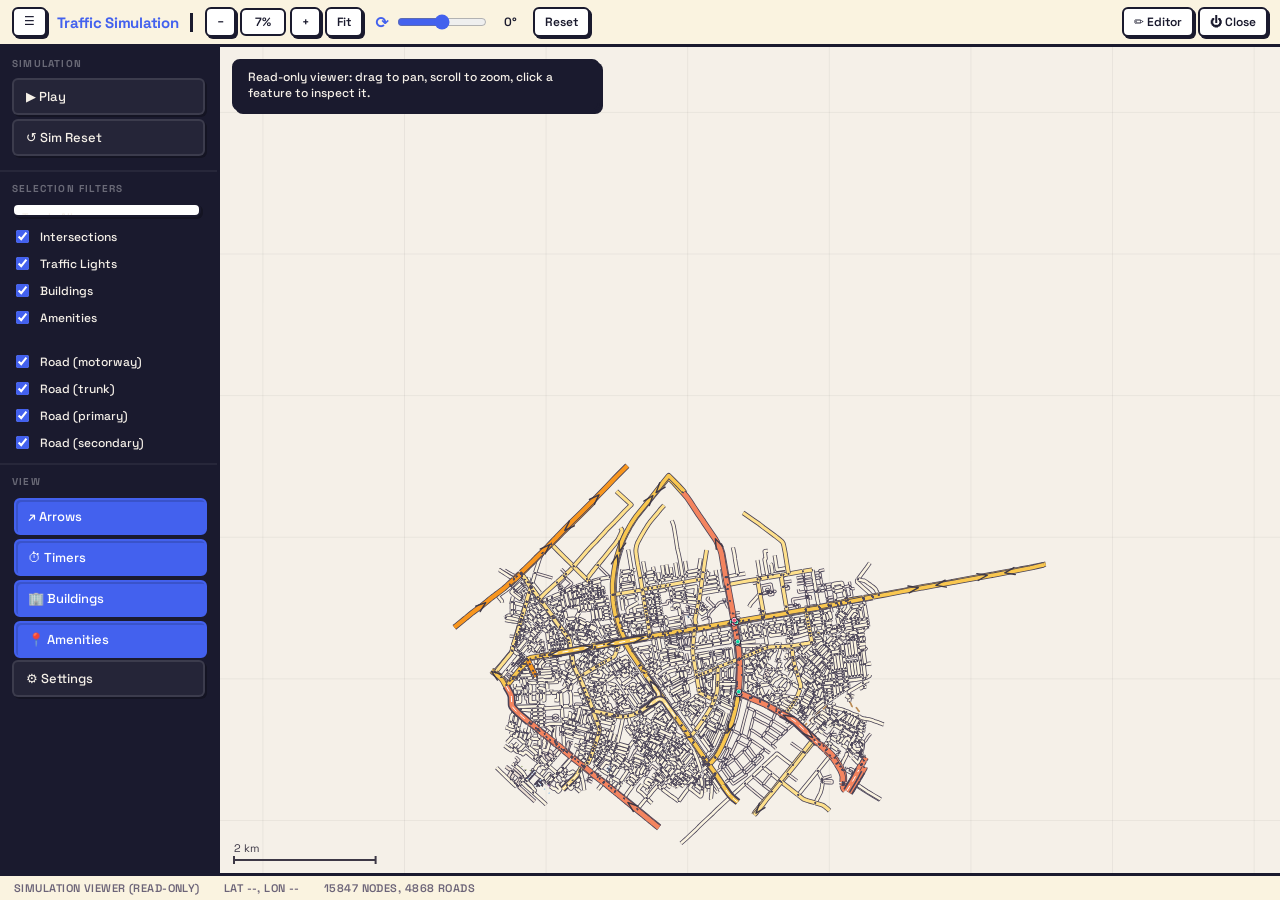
==== front-end/simulation.html @ 22325852 "completed implementation of cch assisted bi-directional dijkastra added buildings and amenities crea" ====
<!DOCTYPE html>
<html lang="en">
<head>
<meta charset="UTF-8">
<meta name="viewport" content="width=device-width, initial-scale=1.0">
<title>Traffic Simulation</title>
<link rel="preconnect" href="https://fonts.googleapis.com">
<link rel="preconnect" href="https://fonts.gstatic.com" crossorigin>
<link href="https://fonts.googleapis.com/css2?family=Space+Grotesk:wght@400;500;600;700&display=swap" rel="stylesheet">
<link rel="stylesheet" href="style.css">
</head>
<body>
<div id="app">

  <header id="topbar">
    <button id="sidebarToggle" title="Toggle sidebar">☰</button>
    <div class="brand">Traffic&nbsp;Simulation</div>

    <div class="topbar-group">
      <button id="zoomOutBtn" title="Zoom out">−</button>
      <span id="zoomReadout">100%</span>
      <button id="zoomInBtn" title="Zoom in">+</button>
      <button id="fitBtn" title="Fit whole map in view">Fit</button>
    </div>

    <div class="topbar-group">
      <span class="rotate-icon" title="Rotate map">⟳</span>
      <input type="range" id="rotationSlider" min="-180" max="180" step="1" value="0" title="Rotate the map view">
      <span id="rotationReadout">0°</span>
      <button id="rotationResetBtn" title="Reset rotation to 0°">Reset</button>
    </div>

    <div class="topbar-group topbar-right">
      <a class="tool-btn" href="editor.html" title="Open the map editor">✏️ Editor</a>
      <button id="closeServerBtn" title="Shut down the local serve.py server">⏻ Close</button>
    </div>
  </header>

  <div id="main-area">

    <aside id="sidebar">
      <div class="sidebar-section">
        <div class="sidebar-section-title">Simulation</div>
        <button id="simPlayBtn" title="Play/pause the fixed-time traffic-light simulation">▶ Play</button>
        <button id="simResetBtn" title="Reset the simulation clock to 0">↺ Sim Reset</button>
      </div>

      <div class="sidebar-section" id="selectionFiltersSection">
        <div class="sidebar-section-title">Selection Filters</div>
        <div id="selectionFiltersContainer" style="display: flex; flex-direction: column; gap: 4px; max-height: 250px; overflow-y: auto; padding-right: 4px;">
          <!-- Checkboxes generated dynamically in map-core.js -->
        </div>
      </div>

      <div class="sidebar-section">
        <div class="sidebar-section-title">View</div>
        <button id="arrowsToggleBtn" title="Show/hide one-way direction arrows">↗ Arrows</button>
        <button id="timersToggleBtn" title="Show/hide traffic-light countdown timers">⏱ Timers</button>
        <button id="buildingsToggleBtn" title="Show/hide buildings">🏢 Buildings</button>
        <button id="amenitiesToggleBtn" title="Show/hide amenities">📍 Amenities</button>
        <button id="settingsBtn" title="Simulation view settings">⚙ Settings</button>
      </div>
    </aside>

    <main id="workspace">
      <canvas id="mapCanvas"></canvas>

      <div id="hint">Read-only viewer: drag to pan, scroll to zoom, click a feature to inspect it.</div>

      <div id="toast" hidden></div>

      <aside id="inspector" hidden>
        <div class="insp-head">
          <span id="inspTitle">Selection</span>
          <button id="inspClose" title="Close">×</button>
        </div>
        <div class="insp-body" id="inspBody"></div>
      </aside>

      <aside id="settingsPanel" hidden>
        <div class="insp-head">
          <span>Settings</span>
          <button id="settingsClose" title="Close">×</button>
        </div>
        <div class="insp-body" id="settingsBody"></div>
      </aside>
    </main>

  </div>

  <footer id="statusbar">
    <span id="statTool">Simulation viewer (read-only)</span>
    <span id="statCoords">lat --, lon --</span>
    <span id="statCounts">-- nodes, -- roads</span>
    <span id="statSelection"></span>
  </footer>

</div>

<script src="map-core.js"></script>
<script src="settings.js"></script>
<script src="redlight.js"></script>
<script src="simulation.js"></script>
</body>
</html>
---- front-end/style.css ----
/* ============================================================
   Neo-Brutalism Theme — Traffic Map Editor
   ============================================================ */

:root{
  --bg: #f5f0e8;
  --sidebar-bg: #1a1a2e;
  --sidebar-fg: #f5f0e8;
  --topbar-bg: #faf3e0;
  --accent: #4361ee;
  --accent-hover: #3a56d4;
  --accent-light: #e8edff;
  --panel-bg: #ffffff;
  --panel-border: #e0d8cc;
  --text: #1a1a2e;
  --muted: #6c6478;
  --danger: #ef476f;
  --success: #06d6a0;
  --warning: #ffd166;
  --border: #1a1a2e;
  --shadow: #1a1a2e;
  --radius: 8px;
  --radius-sm: 6px;
  --font: 'Space Grotesk', 'Segoe UI', system-ui, -apple-system, Arial, sans-serif;
}

*{ box-sizing: border-box; }
[hidden]{ display:none !important; }

html,body{ height:100%; margin:0; }
body{
  font-family: var(--font);
  font-size: 13px;
  color: var(--text);
  overflow: hidden;
  background: var(--bg);
}

#app{ display:flex; flex-direction:column; height:100vh; }

/* ============================================================
   TOP BAR
   ============================================================ */
#topbar{
  display:flex;
  align-items:center;
  gap: 10px;
  padding: 7px 12px;
  background: var(--topbar-bg);
  border-bottom: 3px solid var(--border);
  z-index: 10;
  flex-shrink: 0;
  flex-wrap: wrap;
}

#topbar .brand{
  font-weight: 700;
  font-size: 15px;
  letter-spacing: -0.3px;
  color: var(--accent);
  padding-right: 12px;
  border-right: 3px solid var(--border);
  margin-right: 2px;
}

#sidebarToggle{
  background: var(--accent);
  color: #fff;
  border: 3px solid var(--border);
  border-radius: var(--radius-sm);
  padding: 3px 10px;
  font-size: 16px;
  font-weight: 700;
  cursor: pointer;
  box-shadow: 3px 3px 0 var(--shadow);
  transition: transform 0.1s, box-shadow 0.1s;
  line-height: 1.3;
}
#sidebarToggle:hover{
  transform: translate(1px, 1px);
  box-shadow: 2px 2px 0 var(--shadow);
}
#sidebarToggle:active{
  transform: translate(3px, 3px);
  box-shadow: 0 0 0 var(--shadow);
}

.topbar-group{
  display:flex;
  align-items:center;
  gap:4px;
}
.topbar-group.topbar-right{ margin-left:auto; }

#topbar button, #topbar a.tool-btn{
  display: inline-flex;
  align-items: center;
  background: var(--panel-bg);
  color: var(--text);
  border: 2px solid var(--border);
  border-radius: var(--radius-sm);
  padding: 5px 10px;
  font-size: 12px;
  font-family: var(--font);
  font-weight: 600;
  text-decoration: none;
  cursor: pointer;
  box-shadow: 2px 2px 0 var(--shadow);
  transition: transform 0.1s, box-shadow 0.1s;
  white-space: nowrap;
}
#topbar button:hover, #topbar a.tool-btn:hover{
  transform: translate(1px, 1px);
  box-shadow: 1px 1px 0 var(--shadow);
  background: var(--accent-light);
}
#topbar button:active, #topbar a.tool-btn:active{
  transform: translate(2px, 2px);
  box-shadow: 0 0 0 var(--shadow);
}
#topbar button:disabled{
  opacity: 0.4;
  cursor: not-allowed;
  transform: none;
  box-shadow: 2px 2px 0 var(--shadow);
}

#zoomReadout{
  min-width: 46px;
  text-align: center;
  display: inline-block;
  font-weight: 600;
  color: var(--text);
  font-size: 12px;
  background: var(--panel-bg);
  border: 2px solid var(--border);
  border-radius: var(--radius-sm);
  padding: 4px 6px;
}

/* ============================================================
   ROTATION CONTROL
   ============================================================ */
.rotate-icon{ color: var(--accent); font-size: 16px; padding: 0 2px; font-weight: 700; }
#rotationSlider{ width: 90px; accent-color: var(--accent); }
#rotationReadout{
  min-width: 36px;
  text-align: center;
  display: inline-block;
  font-weight: 600;
  color: var(--text);
  font-size: 12px;
}

/* ============================================================
   MAIN AREA (sidebar + workspace)
   ============================================================ */
#main-area{
  display: flex;
  flex: 1;
  min-height: 0;
  overflow: hidden;
}

/* ============================================================
   LEFT SIDEBAR
   ============================================================ */
#sidebar{
  width: 220px;
  min-width: 220px;
  background: var(--sidebar-bg);
  color: var(--sidebar-fg);
  border-right: 3px solid var(--border);
  overflow-y: auto;
  overflow-x: hidden;
  flex-shrink: 0;
  transition: width 0.25s ease, min-width 0.25s ease, border-right-width 0.25s ease;
  z-index: 8;
}
#sidebar.collapsed{
  width: 0;
  min-width: 0;
  border-right-width: 0;
  overflow: hidden;
}

.sidebar-section{
  padding: 10px 12px;
  border-bottom: 2px solid rgba(255,255,255,0.06);
}
.sidebar-section:last-child{ border-bottom: none; }

.sidebar-section-title{
  font-size: 10px;
  font-weight: 700;
  letter-spacing: 0.12em;
  color: rgba(255,255,255,0.35);
  margin-bottom: 8px;
  text-transform: uppercase;
}

/* Sidebar buttons (tool-btn and others) */
#sidebar button{
  display: block;
  width: 100%;
  background: rgba(255,255,255,0.05);
  color: var(--sidebar-fg);
  border: 2px solid rgba(255,255,255,0.1);
  border-radius: var(--radius-sm);
  padding: 8px 12px;
  font-size: 13px;
  font-family: var(--font);
  font-weight: 500;
  cursor: pointer;
  text-align: left;
  margin-bottom: 4px;
  transition: background 0.15s, transform 0.1s, box-shadow 0.1s;
  box-shadow: 2px 2px 0 rgba(0,0,0,0.25);
  white-space: nowrap;
  overflow: hidden;
  text-overflow: ellipsis;
}
#sidebar button:hover{
  background: rgba(255,255,255,0.12);
  transform: translate(1px, 1px);
  box-shadow: 1px 1px 0 rgba(0,0,0,0.25);
}
#sidebar button:active{
  transform: translate(2px, 2px);
  box-shadow: 0 0 0 rgba(0,0,0,0.25);
}
#sidebar button.tool-btn.active,
#sidebar button.active{
  background: var(--accent);
  border-color: var(--accent);
  color: #fff;
  box-shadow: inset 2px 2px 0 rgba(0,0,0,0.15);
  transform: translate(2px, 2px);
}

/* Arrows/Timers toggle active state */
#arrowsToggleBtn.active,
#timersToggleBtn.active{
  background: var(--accent) !important;
  border-color: var(--accent) !important;
  color: #fff !important;
}

/* ============================================================
   SIDEBAR DROPDOWN (Add menu — expands inline)
   ============================================================ */
#sidebar .dropdown{ position: relative; }
#sidebar .dropdown-menu{
  position: static;
  display: flex;
  flex-direction: column;
  gap: 2px;
  background: transparent;
  border: none;
  border-radius: 0;
  padding: 4px 0 0 14px;
  min-width: 0;
  box-shadow: none;
}
#sidebar .dropdown-menu .tool-btn{
  font-size: 12px;
  padding: 7px 10px;
  border-left: 3px solid var(--accent);
  border-radius: 0 var(--radius-sm) var(--radius-sm) 0;
}

/* ============================================================
   WORKSPACE
   ============================================================ */
#workspace{ position:relative; flex:1; min-height:0; min-width:0; background: var(--bg); overflow:hidden; }
#mapCanvas{ position:absolute; inset:0; width:100%; height:100%; display:block; cursor: grab; }
#mapCanvas.tool-select{ cursor: default; }
#mapCanvas.tool-addNode, #mapCanvas.tool-addRoadLine, #mapCanvas.tool-addRoadSpline, #mapCanvas.tool-addSignal{ cursor: crosshair; }
#mapCanvas.tool-delNode, #mapCanvas.tool-delWay{ cursor: not-allowed; }
#mapCanvas.dragging{ cursor: grabbing; }

/* ============================================================
   HINT (floating tip in top-left of workspace)
   ============================================================ */
#hint{
  position:absolute; top:12px; left:12px;
  background: var(--sidebar-bg);
  color: var(--sidebar-fg);
  padding: 8px 14px;
  border: 2px solid var(--border);
  border-radius: var(--radius);
  box-shadow: 3px 3px 0 var(--shadow);
  font-size: 12px;
  font-weight: 500;
  pointer-events: none;
  max-width: 46ch;
  z-index: 4;
}

/* ============================================================
   RESTORE BANNER
   ============================================================ */
#restoreBanner{
  position:absolute; top:12px; left:50%; transform:translateX(-50%);
  background: var(--panel-bg);
  border: 3px solid var(--border);
  border-radius: var(--radius);
  padding: 10px 14px;
  display:flex; gap:10px; align-items:center;
  box-shadow: 4px 4px 0 var(--shadow);
  font-weight: 500;
  z-index: 6;
}
#restoreBanner button{
  border: 2px solid var(--border);
  border-radius: var(--radius-sm);
  padding: 6px 14px;
  cursor: pointer;
  font-size: 12px;
  font-family: var(--font);
  font-weight: 600;
  box-shadow: 2px 2px 0 var(--shadow);
  transition: transform 0.1s, box-shadow 0.1s;
}
#restoreBanner button:hover{
  transform: translate(1px, 1px);
  box-shadow: 1px 1px 0 var(--shadow);
}
#restoreYes{ background: var(--accent); color:#fff; }
#restoreNo{ background: var(--bg); color: var(--text); }

/* ============================================================
   TOAST
   ============================================================ */
#toast{
  position:absolute; bottom:18px; left:50%; transform:translateX(-50%);
  background: var(--sidebar-bg);
  color:#fff;
  padding: 9px 18px;
  border: 2px solid var(--border);
  border-radius: var(--radius);
  box-shadow: 3px 3px 0 var(--shadow);
  font-size: 13px;
  font-weight: 600;
  z-index: 6;
}

/* ============================================================
   INSPECTOR & SETTINGS PANELS (right overlays, full height)
   ============================================================ */
#inspector{
  position:absolute; top:0; right:0; bottom:0;
  width: 340px; min-width: 260px; max-width: 80vw;
  resize: horizontal;
  background: var(--panel-bg);
  border-left: 3px solid var(--border);
  display:flex; flex-direction:column;
  overflow:hidden;
  z-index: 5;
}
#inspector[hidden]{ display:none; }

#settingsPanel{
  position:absolute; top:0; right:0; bottom:0;
  width: 340px; min-width: 260px; max-width: 80vw;
  resize: horizontal;
  background: var(--panel-bg);
  border-left: 3px solid var(--border);
  display:flex; flex-direction:column;
  overflow:hidden;
  z-index: 5;
}

/* Panel header */
.insp-head{
  display:flex; align-items:center; justify-content:space-between;
  padding: 12px 14px;
  background: var(--accent);
  color: #fff;
  font-weight: 700;
  font-size: 14px;
  border-bottom: 3px solid var(--border);
  flex-shrink: 0;
}
#inspClose,
#settingsClose{
  border: 2px solid rgba(255,255,255,0.5);
  background: rgba(255,255,255,0.12);
  color: #fff;
  font-size: 16px;
  font-weight: 700;
  cursor: pointer;
  line-height: 1;
  width: 28px;
  height: 28px;
  border-radius: 50%;
  display: flex;
  align-items: center;
  justify-content: center;
  transition: background 0.15s;
  padding: 0;
}
#inspClose:hover,
#settingsClose:hover{
  background: rgba(255,255,255,0.3);
}

/* Panel body */
.insp-body{ padding:14px; overflow-y:auto; overflow-x:hidden; flex:1; min-height:0; }
#settingsPanel .insp-body{ padding:14px; overflow-y:auto; overflow-x:hidden; flex:1; min-height:0; }

/* ============================================================
   FORM FIELDS (inside panels)
   ============================================================ */
.field{ margin-bottom:12px; }
.field label{
  display:block; font-size:10px; font-weight:700; color:var(--muted);
  margin-bottom:4px; text-transform:uppercase; letter-spacing:.06em;
}
.field input[type=text], .field input[type=number], .field select{
  width:100%; padding:7px 10px;
  border:2px solid var(--border);
  border-radius: var(--radius-sm);
  font-size:13px; font-family: var(--font); font-weight:500;
  box-shadow: 2px 2px 0 rgba(26,26,46,0.12);
  transition: box-shadow 0.15s, border-color 0.15s;
  background: #fff;
}
.field input:focus, .field select:focus{
  outline:none;
  border-color: var(--accent);
  box-shadow: 3px 3px 0 rgba(67,97,238,0.2);
}
.field .readonly{ font-size:13px; color:var(--text); font-weight:500; }

.checkrow{ display:flex; align-items:center; gap:8px; margin-bottom:10px; }
.checkrow label{ font-size:13px; font-weight:500; }
.checkrow input[type=checkbox]{ width:18px; height:18px; accent-color: var(--accent); cursor:pointer; }

/* ============================================================
   TAG EDITOR
   ============================================================ */
.tag-row{ display:flex; gap:4px; margin-bottom:5px; align-items:center; }
.tag-row .tag-key{
  width:38%; font-size:11px; font-weight:600; color:var(--muted);
  overflow:hidden; text-overflow:ellipsis; white-space:nowrap;
}
.tag-row input{
  flex:1; padding:5px 8px;
  border:2px solid var(--border); border-radius: var(--radius-sm);
  font-size:12px; font-family: var(--font);
}
.tag-row button{
  border:2px solid var(--danger); background:#fff; color:var(--danger);
  border-radius: var(--radius-sm); width:24px; height:24px; cursor:pointer;
  font-weight:700; font-size:14px; display:flex; align-items:center; justify-content:center;
  padding:0; transition: background 0.15s, color 0.15s;
}
.tag-row button:hover{ background: var(--danger); color:#fff; }

.tag-add{ display:flex; gap:4px; margin-top:8px; flex-wrap:wrap; }
.tag-add input, .tag-add select{
  flex:1; min-width:60px; padding:5px 8px;
  border:2px solid var(--border); border-radius: var(--radius-sm);
  font-size:12px; font-family: var(--font);
}
.tag-add button{
  border:2px solid var(--border); background: var(--accent); color:#fff;
  border-radius: var(--radius-sm); padding:5px 12px; cursor:pointer;
  font-weight:600; font-family: var(--font); font-size:12px;
  box-shadow: 2px 2px 0 var(--shadow);
  transition: transform 0.1s, box-shadow 0.1s;
}
.tag-add button:hover{
  transform: translate(1px, 1px);
  box-shadow: 1px 1px 0 var(--shadow);
}

/* ============================================================
   DANGER BUTTONS
   ============================================================ */
.danger-btn{
  width:100%; margin-top:8px; padding:9px;
  border:2px solid var(--border); border-radius: var(--radius-sm);
  background: var(--danger); color:#fff; cursor:pointer;
  font-size:13px; font-family: var(--font); font-weight:600;
  box-shadow: 3px 3px 0 var(--shadow);
  transition: transform 0.1s, box-shadow 0.1s;
}
.danger-btn:hover{
  transform: translate(1px, 1px);
  box-shadow: 2px 2px 0 var(--shadow);
}
.danger-btn:active{
  transform: translate(3px, 3px);
  box-shadow: 0 0 0 var(--shadow);
}

/* ============================================================
   SECTION TITLES IN PANELS
   ============================================================ */
.section-title{
  font-size:10px; font-weight:700; text-transform:uppercase;
  letter-spacing:.08em; color:var(--muted);
  margin: 14px 0 8px;
  border-top: 2px solid var(--panel-border);
  padding-top: 12px;
}

/* ============================================================
   PHASE EDITOR
   ============================================================ */
.phase-box{
  border:2px solid var(--border); border-radius: var(--radius);
  padding:10px; margin-bottom:10px;
  background: var(--bg);
  border-left: 4px solid var(--accent);
  box-shadow: 2px 2px 0 rgba(26,26,46,0.08);
}
.phase-title{
  font-weight:700; font-size:13px; margin-bottom:8px; color: var(--accent);
}

/* ============================================================
   QUICK ACTIONS (bulk selection)
   ============================================================ */
.quick-actions{ display:flex; flex-wrap:wrap; gap:6px; margin-bottom:10px; }
.quick-actions button{
  flex:1 1 auto;
  border:2px solid var(--border); background: var(--panel-bg);
  border-radius: var(--radius-sm); padding:7px 10px;
  font-size:11.5px; font-family: var(--font); font-weight:600; cursor:pointer;
  box-shadow: 2px 2px 0 rgba(26,26,46,0.12);
  transition: transform 0.1s, box-shadow 0.1s;
}
.quick-actions button:hover{
  transform: translate(1px, 1px);
  box-shadow: 1px 1px 0 rgba(26,26,46,0.12);
  background: var(--accent-light);
}

/* ============================================================
   BULK FILTER (selection filter by type)
   ============================================================ */
.bulk-filter {
  border: 1.5px solid var(--border);
  border-radius: var(--radius-sm);
  padding: 8px 10px;
  margin-bottom: 10px;
  background: var(--panel-bg);
  display: flex;
  flex-direction: column;
  gap: 4px;
}
.bulk-filter .checkrow {
  margin: 0;
  padding: 2px 0;
}
.bulk-filter .checkrow label {
  font-size: 12px;
  font-weight: 500;
}

/* ============================================================
   RANGE SLIDER (settings)
   ============================================================ */
.range-row{ display:flex; align-items:center; gap:8px; }
.range-row input[type=range]{ flex:1; accent-color: var(--accent); }
.range-readout{
  min-width:44px; text-align:right; font-size:12px; font-weight:600;
  color: var(--text);
  background: var(--bg);
  border: 2px solid var(--border);
  border-radius: var(--radius-sm);
  padding: 2px 6px;
}

/* ============================================================
   STATUS BAR
   ============================================================ */
#statusbar{
  display:flex; gap:24px; align-items:center;
  padding: 5px 14px;
  background: var(--topbar-bg);
  border-top: 3px solid var(--border);
  font-size:11px; font-weight:600;
  color: var(--muted);
  text-transform: uppercase;
  letter-spacing: .04em;
  flex-shrink: 0;
}

/* ============================================================
   PLAIN ACTION BUTTONS IN PANELS
   (dynamically created buttons like "Reverse direction",
    "Add traffic light", "+ Add phase", "Leave group", etc.)
   ============================================================ */
.insp-body button{
  font-family: var(--font);
  cursor: pointer;
}
/* Style unclassed buttons as neo-brutalist action buttons */
.insp-body > button:not([class]),
.insp-body > div > button:not([class]) {
  display: block;
  width: 100%;
  margin-top: 6px;
  padding: 8px 12px;
  border: 2px solid var(--border);
  border-radius: var(--radius-sm);
  background: var(--panel-bg);
  color: var(--text);
  font-size: 13px;
  font-weight: 600;
  box-shadow: 2px 2px 0 rgba(26,26,46,0.12);
  transition: transform 0.1s, box-shadow 0.1s;
}
.insp-body > button:not([class]):hover,
.insp-body > div > button:not([class]):hover {
  transform: translate(1px, 1px);
  box-shadow: 1px 1px 0 rgba(26,26,46,0.12);
  background: var(--accent-light);
}

/* ============================================================
   SCROLLBAR STYLING
   ============================================================ */
#sidebar::-webkit-scrollbar,
.insp-body::-webkit-scrollbar,
#selectionFiltersContainer::-webkit-scrollbar{ width: 6px; }
#sidebar::-webkit-scrollbar-track,
#selectionFiltersContainer::-webkit-scrollbar-track{ background: transparent; }
#sidebar::-webkit-scrollbar-thumb,
#selectionFiltersContainer::-webkit-scrollbar-thumb{ background: rgba(255,255,255,0.15); border-radius: 3px; }
.insp-body::-webkit-scrollbar-track{ background: transparent; }
.insp-body::-webkit-scrollbar-thumb{ background: rgba(26,26,46,0.15); border-radius: 3px; }

#selectionFiltersContainer .checkrow {
  margin-bottom: 4px;
}
#selectionFiltersContainer .checkrow label {
  color: var(--sidebar-fg);
  font-size: 12px;
}
#selectionFiltersContainer .checkrow input[type="checkbox"] {
  width: 13px;
  height: 13px;
}

/* ============================================================
   AMENITY ICON + FLEET EDITOR
   ============================================================ */
.icon-preview{
  display:flex; align-items:center; justify-content:center;
  width:56px; height:56px; margin-bottom:10px;
  border:2px solid var(--border); border-radius: var(--radius-sm);
  background:#fff; font-size:30px;
  box-shadow: 2px 2px 0 rgba(26,26,46,0.12);
}
.icon-preview img{ width:100%; height:100%; object-fit:contain; border-radius: var(--radius-sm); }

.fleet-card{
  margin:10px 0; padding:10px;
  border:2px solid var(--border); border-radius: var(--radius);
  background: var(--panel-bg);
  box-shadow: 3px 3px 0 rgba(26,26,46,0.12);
}
.fleet-card .section-title{ margin-top:10px; padding-top:8px; }

.vehicle-row{
  margin:8px 0; padding:8px;
  border:2px dashed var(--panel-border); border-radius: var(--radius-sm);
}

.fleet-card button, .vehicle-row button{
  display:block; width:100%; margin-top:6px; padding:7px 10px;
  border:2px solid var(--border); border-radius: var(--radius-sm);
  background: var(--panel-bg); color: var(--text);
  font-size:12px; font-weight:600; font-family: var(--font); cursor:pointer;
  box-shadow: 2px 2px 0 rgba(26,26,46,0.12);
  transition: transform 0.1s, box-shadow 0.1s;
}
.fleet-card button:hover, .vehicle-row button:hover{
  transform: translate(1px, 1px);
  box-shadow: 1px 1px 0 rgba(26,26,46,0.12);
  background: var(--accent-light);
}
.vehicle-row > button:last-child{
  border-color: var(--danger); color: var(--danger);
}
.vehicle-row > button:last-child:hover{
  background: var(--danger); color:#fff;
}
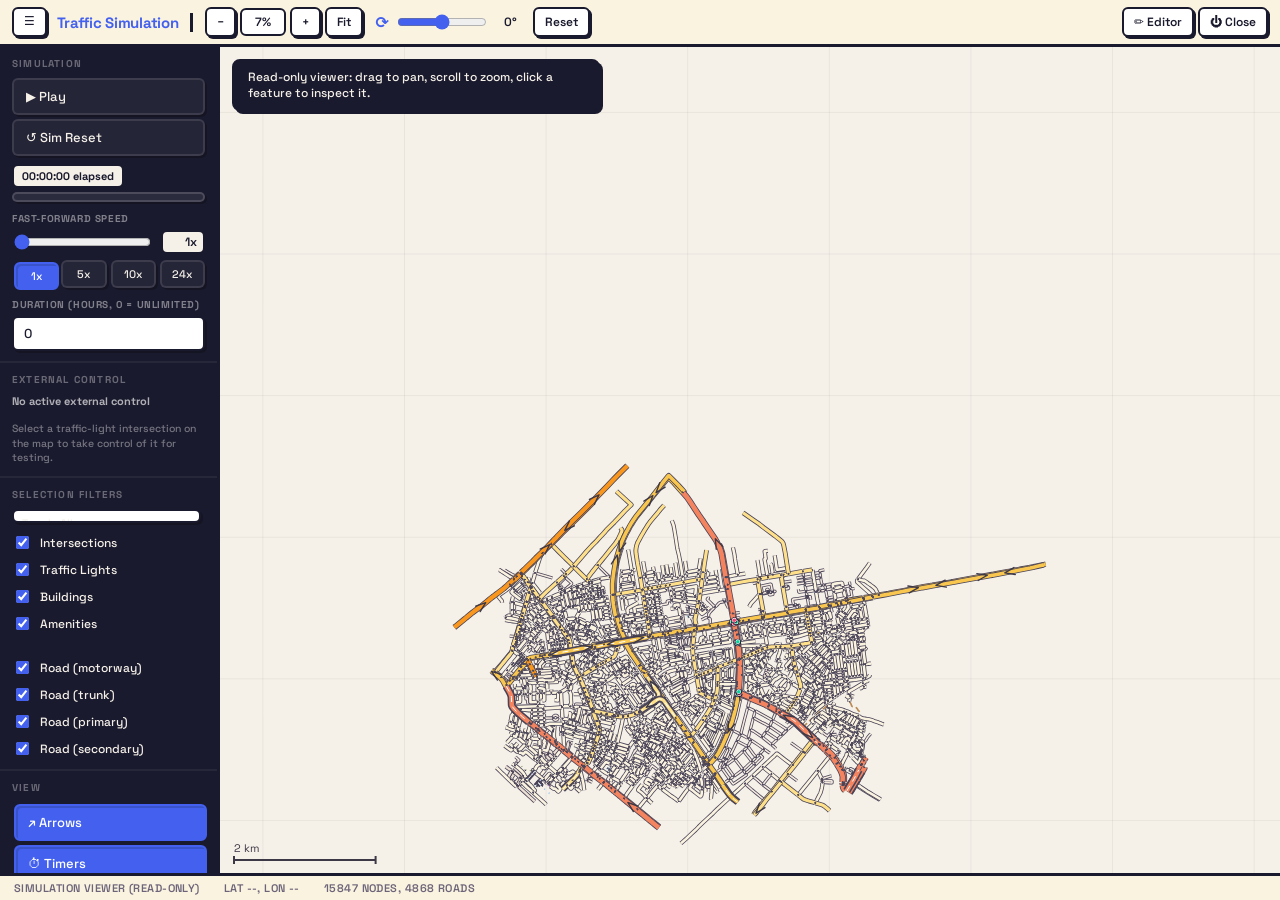
==== commit 9f132049: "implemented fastforwarding is simulation environment also implemented taking control although that f" ====
--- a/front-end/simulation.html
+++ b/front-end/simulation.html
@@ -43,6 +43,37 @@
         <div class="sidebar-section-title">Simulation</div>
         <button id="simPlayBtn" title="Play/pause the fixed-time traffic-light simulation">▶ Play</button>
         <button id="simResetBtn" title="Reset the simulation clock to 0">↺ Sim Reset</button>
+
+        <div class="sim-clock-row">
+          <span id="simDurationLabel" class="sim-clock-value">00:00:00 elapsed</span>
+        </div>
+        <div class="sim-progress-track"><div id="simDurationBar" class="sim-progress-fill"></div></div>
+
+        <div class="sim-control-block">
+          <label class="sim-control-label" for="simSpeedSlider">Fast-forward speed</label>
+          <div class="range-row">
+            <input type="range" id="simSpeedSlider" min="1" max="24" step="1" value="1">
+            <span id="simSpeedReadout" class="range-readout">1x</span>
+          </div>
+          <div class="sim-speed-presets">
+            <button type="button" class="sim-preset-btn" data-speed="1">1x</button>
+            <button type="button" class="sim-preset-btn" data-speed="5">5x</button>
+            <button type="button" class="sim-preset-btn" data-speed="10">10x</button>
+            <button type="button" class="sim-preset-btn" data-speed="24">24x</button>
+          </div>
+        </div>
+
+        <div class="sim-control-block">
+          <label class="sim-control-label" for="simDurationHoursInput">Duration (hours, 0 = unlimited)</label>
+          <input type="number" id="simDurationHoursInput" class="sim-number-input" min="0" step="0.5" value="0">
+        </div>
+      </div>
+
+      <div class="sidebar-section" id="extControlSection">
+        <div class="sidebar-section-title">External Control</div>
+        <div id="extControlCount" class="ext-ctrl-count">No active external control</div>
+        <div id="extControlList" class="ext-ctrl-list"></div>
+        <div class="ext-ctrl-hint">Select a traffic-light intersection on the map to take control of it for testing.</div>
       </div>
 
       <div class="sidebar-section" id="selectionFiltersSection">
--- a/front-end/style.css
+++ b/front-end/style.css
@@ -691,3 +691,95 @@
 .vehicle-row > button:last-child:hover{
   background: var(--danger); color:#fff;
 }
+
+/* ============================================================
+   SIMULATION SIDEBAR CONTROLS (sim clock, fast-forward, duration)
+   Dark sidebar, so labels/chips need their own contrast instead of
+   the .field/.section-title styles built for the light panels above.
+   ============================================================ */
+.sim-clock-row{ margin: 8px 0 4px; }
+.sim-clock-value{
+  display:inline-block; font-size:11px; font-weight:700; font-variant-numeric: tabular-nums;
+  color: var(--text); background: var(--bg);
+  border: 2px solid var(--border); border-radius: var(--radius-sm);
+  padding: 3px 8px;
+}
+.sim-progress-track{
+  height: 10px; margin-bottom: 10px;
+  background: rgba(255,255,255,0.08);
+  border: 2px solid rgba(255,255,255,0.15); border-radius: var(--radius-sm);
+  box-shadow: 2px 2px 0 rgba(0,0,0,0.25);
+  overflow: hidden;
+}
+.sim-progress-fill{
+  height: 100%; width: 0%;
+  background: var(--accent);
+  transition: width 0.2s linear;
+}
+
+.sim-control-block{ margin-top: 10px; }
+.sim-control-label{
+  display:block; font-size:10px; font-weight:700; letter-spacing:.06em;
+  text-transform: uppercase; color: rgba(255,255,255,0.45);
+  margin-bottom: 5px;
+}
+.sim-number-input{
+  width:100%; padding:7px 10px;
+  border:2px solid var(--border); border-radius: var(--radius-sm);
+  font-size:13px; font-family: var(--font); font-weight:500;
+  box-shadow: 2px 2px 0 rgba(0,0,0,0.25);
+  background:#fff; color: var(--text);
+}
+.sim-speed-presets{ display:flex; gap:4px; margin-top:6px; }
+#sidebar .sim-speed-presets .sim-preset-btn{
+  display:inline-flex; align-items:center; justify-content:center;
+  width:auto; flex:1; margin-bottom:0; padding:5px 2px; font-size:11px;
+}
+
+/* ============================================================
+   EXTERNAL CONTROL (sidebar status list + inspector test panel)
+   Violet is used nowhere else in this palette, so it reads
+   unambiguously as "an outside process has seized this light" -
+   matches EXT_CONTROL_COLOR in redlight.js's canvas rendering.
+   ============================================================ */
+.ext-ctrl-count{
+  font-size: 11px; font-weight: 700; color: rgba(255,255,255,0.65);
+  margin-bottom: 6px;
+}
+.ext-ctrl-list{ display:flex; flex-direction:column; gap:6px; }
+.ext-ctrl-row{
+  display:flex; align-items:center; gap:6px;
+  background: rgba(123,47,247,0.18);
+  border: 2px solid #7b2ff7; border-radius: var(--radius-sm);
+  padding: 6px 8px;
+  box-shadow: 2px 2px 0 rgba(0,0,0,0.25);
+}
+.ext-ctrl-node{
+  flex:1; min-width:0; font-weight:700; font-size:11px; color:#fff;
+  overflow:hidden; text-overflow:ellipsis; white-space:nowrap;
+}
+.ext-ctrl-by{
+  font-size:10px; font-weight:600; color: rgba(255,255,255,0.65);
+  white-space:nowrap; overflow:hidden; text-overflow:ellipsis; max-width:70px;
+}
+#sidebar .ext-ctrl-row button{
+  display:inline-flex; width:auto; margin-bottom:0;
+  padding: 4px 8px; font-size: 10px; font-weight:700;
+  background:#7b2ff7; color:#fff; border-color:#7b2ff7;
+  box-shadow: 2px 2px 0 rgba(0,0,0,0.3);
+}
+#sidebar .ext-ctrl-row button:hover{ background:#6412d9; }
+.ext-ctrl-hint{
+  margin-top:8px; font-size:10.5px; font-weight:500; line-height:1.4;
+  color: rgba(255,255,255,0.4);
+}
+
+/* Inspector panel version (light background) - shown when the selected
+   intersection is currently under external control, or offers the manual
+   test-override controls when it isn't. */
+.ext-ctrl-banner{
+  border-left: 4px solid #7b2ff7; background: rgba(123,47,247,0.08);
+  border-radius: var(--radius-sm); padding: 10px 12px; margin-bottom: 10px;
+  font-size: 12px; font-weight: 600; line-height: 1.4; color: var(--text);
+  box-shadow: 2px 2px 0 rgba(26,26,46,0.08);
+}
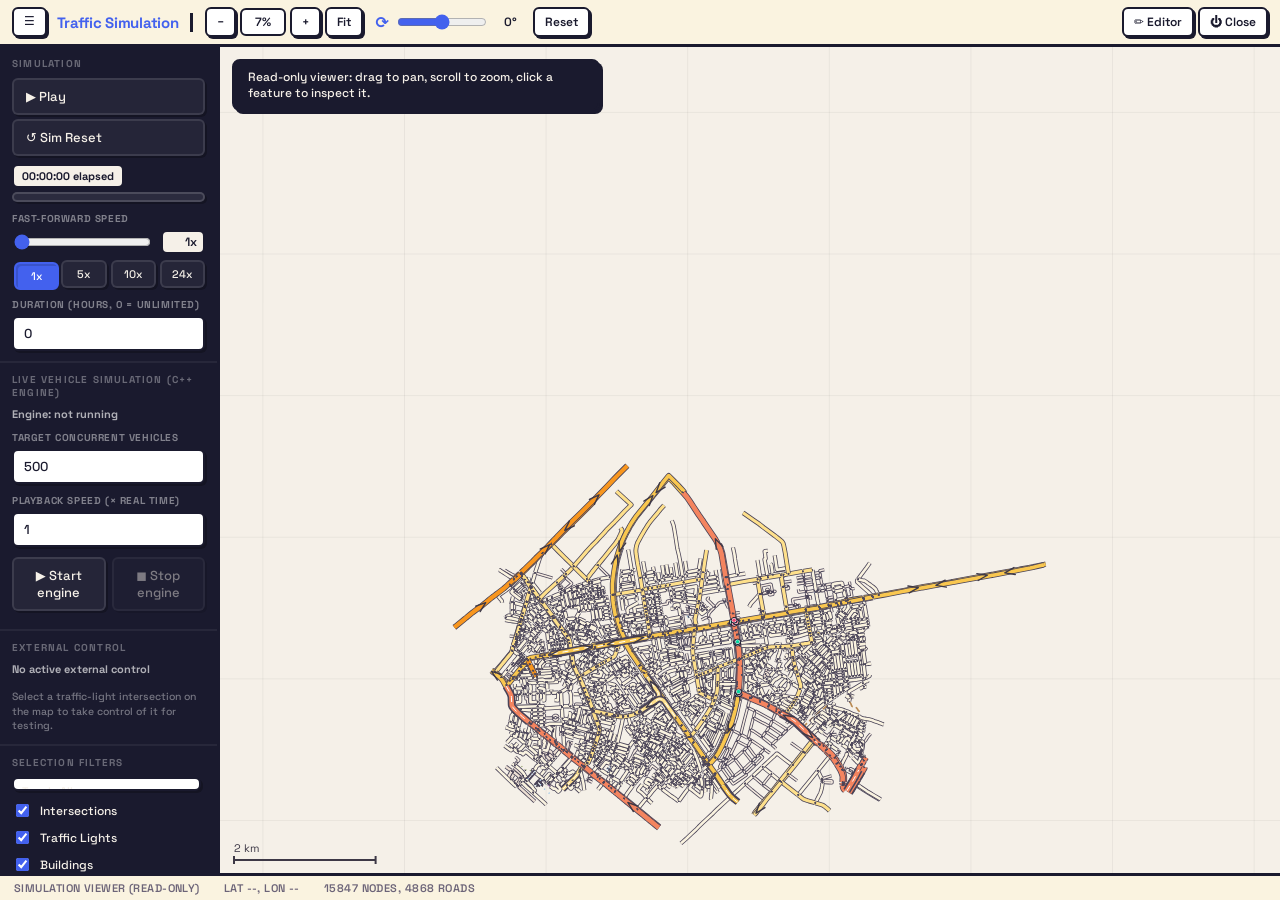
==== commit 6badd87d: "implementing simulations of vehicles in simulaation environment custom cpp simulation engine" ====
--- a/front-end/simulation.html
+++ b/front-end/simulation.html
@@ -69,6 +69,27 @@
         </div>
       </div>
 
+      <div class="sidebar-section" id="liveSimSection">
+        <div class="sidebar-section-title">Live Vehicle Simulation (C++ engine)</div>
+        <div id="liveSimStatus" class="ext-ctrl-count">Engine: not running</div>
+
+        <div class="sim-control-block">
+          <label class="sim-control-label" for="liveSimConcurrencyInput">Target concurrent vehicles</label>
+          <input type="number" id="liveSimConcurrencyInput" class="sim-number-input" min="1" max="10000" step="1" value="500">
+        </div>
+        <div class="sim-control-block">
+          <label class="sim-control-label" for="liveSimSpeedInput">Playback speed (&times; real time)</label>
+          <input type="number" id="liveSimSpeedInput" class="sim-number-input" min="0.1" max="24" step="0.1" value="1">
+        </div>
+
+        <div class="live-sim-btn-row">
+          <button id="liveSimStartBtn" title="Start the C++ simulation engine">▶ Start engine</button>
+          <button id="liveSimStopBtn" title="Stop the running simulation engine">◼ Stop engine</button>
+        </div>
+
+        <div id="liveSimReadout" class="ext-ctrl-hint"></div>
+      </div>
+
       <div class="sidebar-section" id="extControlSection">
         <div class="sidebar-section-title">External Control</div>
         <div id="extControlCount" class="ext-ctrl-count">No active external control</div>
@@ -131,6 +152,7 @@
 <script src="map-core.js"></script>
 <script src="settings.js"></script>
 <script src="redlight.js"></script>
+<script src="sim-client.js"></script>
 <script src="simulation.js"></script>
 </body>
 </html>
--- a/front-end/style.css
+++ b/front-end/style.css
@@ -736,6 +736,15 @@
   width:auto; flex:1; margin-bottom:0; padding:5px 2px; font-size:11px;
 }
 
+.live-sim-btn-row{ display:flex; gap:6px; margin-top:10px; }
+#sidebar .live-sim-btn-row button{
+  display:inline-flex; align-items:center; justify-content:center;
+  width:auto; flex:1; margin-bottom:0; white-space:normal; text-align:center;
+}
+#sidebar .live-sim-btn-row button:disabled{
+  opacity:0.45; cursor:default; transform:none; box-shadow:2px 2px 0 rgba(0,0,0,0.25);
+}
+
 /* ============================================================
    EXTERNAL CONTROL (sidebar status list + inspector test panel)
    Violet is used nowhere else in this palette, so it reads
@@ -783,3 +792,29 @@
   font-size: 12px; font-weight: 600; line-height: 1.4; color: var(--text);
   box-shadow: 2px 2px 0 rgba(26,26,46,0.08);
 }
+
+/* ============================================================
+   LAMP CHECKBOX GRID (external-control test panel - pick any
+   combination of the up to 8 lamps at an intersection to force green)
+   ============================================================ */
+.lamp-grid{
+  border: 2px solid var(--border); border-radius: var(--radius-sm);
+  padding: 8px 10px; background: var(--bg);
+  box-shadow: 2px 2px 0 rgba(26,26,46,0.08);
+}
+.lamp-grid-row{
+  display:flex; align-items:center; gap:10px;
+  padding: 5px 0; border-bottom: 1.5px dashed var(--panel-border);
+}
+.lamp-grid-row:last-child{ border-bottom: none; }
+.lamp-grid-label{
+  flex: 1 1 auto; min-width: 0; font-size: 11px; font-weight: 700;
+  color: var(--text); overflow:hidden; text-overflow:ellipsis; white-space:nowrap;
+}
+.lamp-grid-chk{
+  display:flex; align-items:center; gap:4px; flex-shrink:0;
+  font-size: 11px; font-weight: 600; color: var(--muted); cursor:pointer;
+}
+.lamp-grid-chk input[type=checkbox]{
+  width:15px; height:15px; accent-color: #7b2ff7; cursor:pointer;
+}
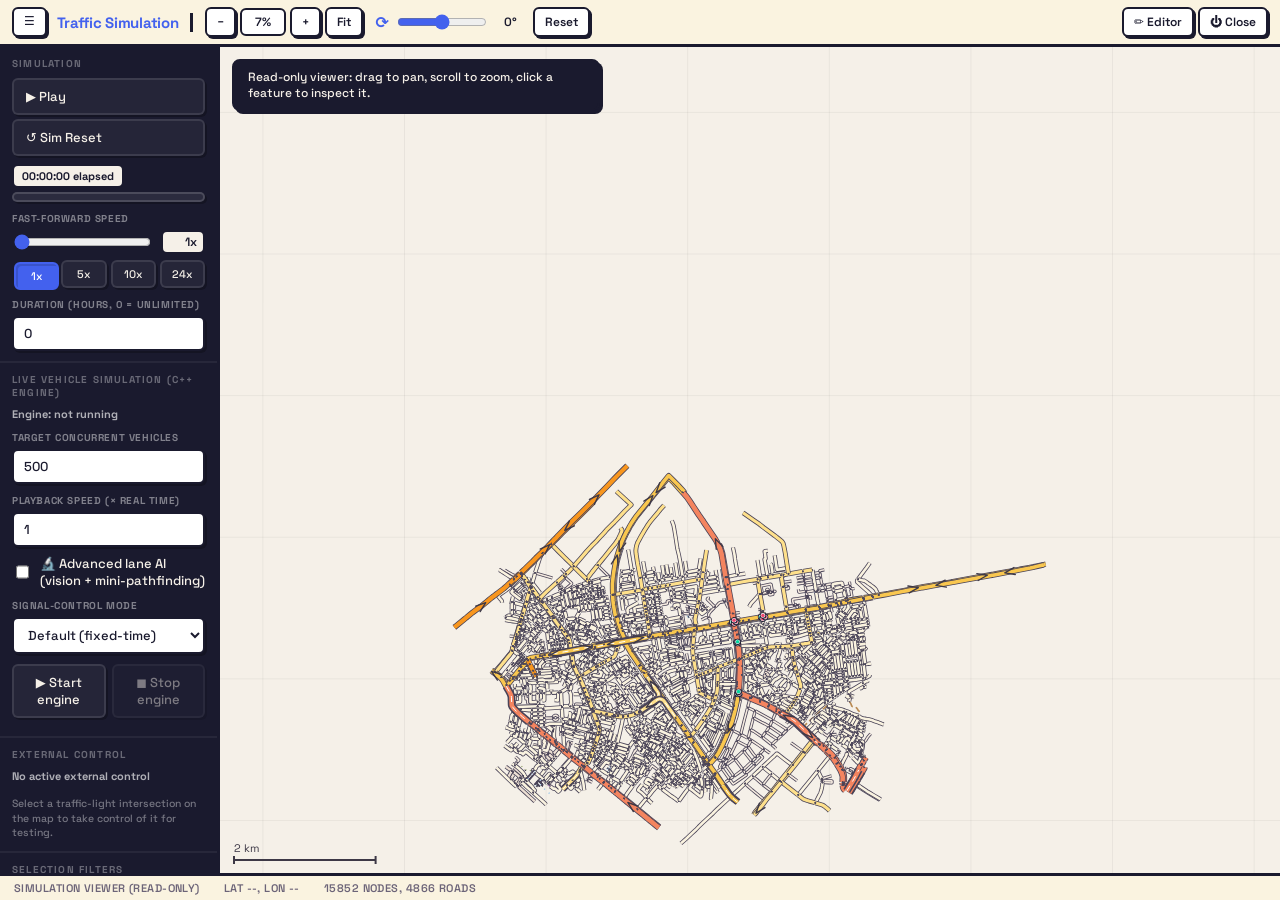
==== commit 8af2737a: "improved simulation of vehicles  also implemented  al three types of redlight modification. next nee" ====
--- a/front-end/simulation.html
+++ b/front-end/simulation.html
@@ -82,6 +82,20 @@
           <input type="number" id="liveSimSpeedInput" class="sim-number-input" min="0.1" max="24" step="0.1" value="1">
         </div>
 
+        <div class="checkrow" style="margin: 8px 0;">
+          <input type="checkbox" id="liveSimAdvancedAiChk">
+          <label for="liveSimAdvancedAiChk" title="Vehicles look up to 50m ahead and score both lanes before overtaking, instead of just reacting to the vehicle directly in front. More realistic, costs more CPU per vehicle - leave off on a lower-power machine.">🔬 Advanced lane AI (vision + mini-pathfinding)</label>
+        </div>
+
+        <div class="sim-control-block">
+          <label class="sim-control-label" for="liveSimSignalModeSelect">Signal-control mode</label>
+          <select id="liveSimSignalModeSelect" class="sim-number-input">
+            <option value="default">Default (fixed-time)</option>
+            <option value="density">Traffic-density-based</option>
+            <option value="emergency">Emergency-only preemption</option>
+          </select>
+        </div>
+
         <div class="live-sim-btn-row">
           <button id="liveSimStartBtn" title="Start the C++ simulation engine">▶ Start engine</button>
           <button id="liveSimStopBtn" title="Stop the running simulation engine">◼ Stop engine</button>
--- a/front-end/style.css
+++ b/front-end/style.css
@@ -346,6 +346,65 @@
 }
 
 /* ============================================================
+   SIMULATION RUN STATS POPUP (centered modal, shown on engine stop)
+   ============================================================ */
+.sim-stats-overlay{
+  position:fixed; inset:0;
+  background: rgba(26,26,46,0.55);
+  display:flex; align-items:center; justify-content:center;
+  z-index: 50;
+}
+.sim-stats-modal{
+  background: var(--panel-bg);
+  border: 3px solid var(--border);
+  border-radius: var(--radius);
+  box-shadow: 6px 6px 0 var(--shadow);
+  width: 380px; max-width: 92vw;
+  max-height: 82vh;
+  display:flex; flex-direction:column;
+  overflow:hidden;
+}
+.sim-stats-head{
+  display:flex; align-items:center; justify-content:space-between;
+  padding: 12px 16px;
+  background: var(--topbar-bg);
+  border-bottom: 3px solid var(--border);
+  font-weight: 700;
+  font-size: 15px;
+}
+.sim-stats-close{
+  border: 2px solid var(--border);
+  border-radius: var(--radius-sm);
+  background: var(--bg);
+  width: 26px; height: 26px;
+  line-height: 1;
+  cursor: pointer;
+  font-size: 15px;
+  box-shadow: 2px 2px 0 var(--shadow);
+}
+.sim-stats-close:hover{ transform: translate(1px, 1px); box-shadow: 1px 1px 0 var(--shadow); }
+.sim-stats-body{ padding: 14px 16px; overflow-y: auto; }
+.sim-stats-section-title{
+  font-size: 11px;
+  font-weight: 700;
+  text-transform: uppercase;
+  letter-spacing: 0.04em;
+  color: var(--muted);
+  margin: 14px 0 6px;
+}
+.sim-stats-section-title:first-child{ margin-top: 0; }
+.sim-stats-row{
+  display:flex; align-items:center; justify-content:space-between;
+  gap: 12px;
+  padding: 5px 0;
+  border-bottom: 1px solid var(--panel-border);
+  font-size: 13px;
+}
+.sim-stats-row:last-child{ border-bottom: none; }
+.sim-stats-row span:last-child{ font-weight: 600; }
+.sim-stats-highlight span:last-child{ color: var(--accent); font-size: 14px; }
+
+/* ============================================================
    INSPECTOR & SETTINGS PANELS (right overlays, full height)
    ============================================================ */
 #inspector{
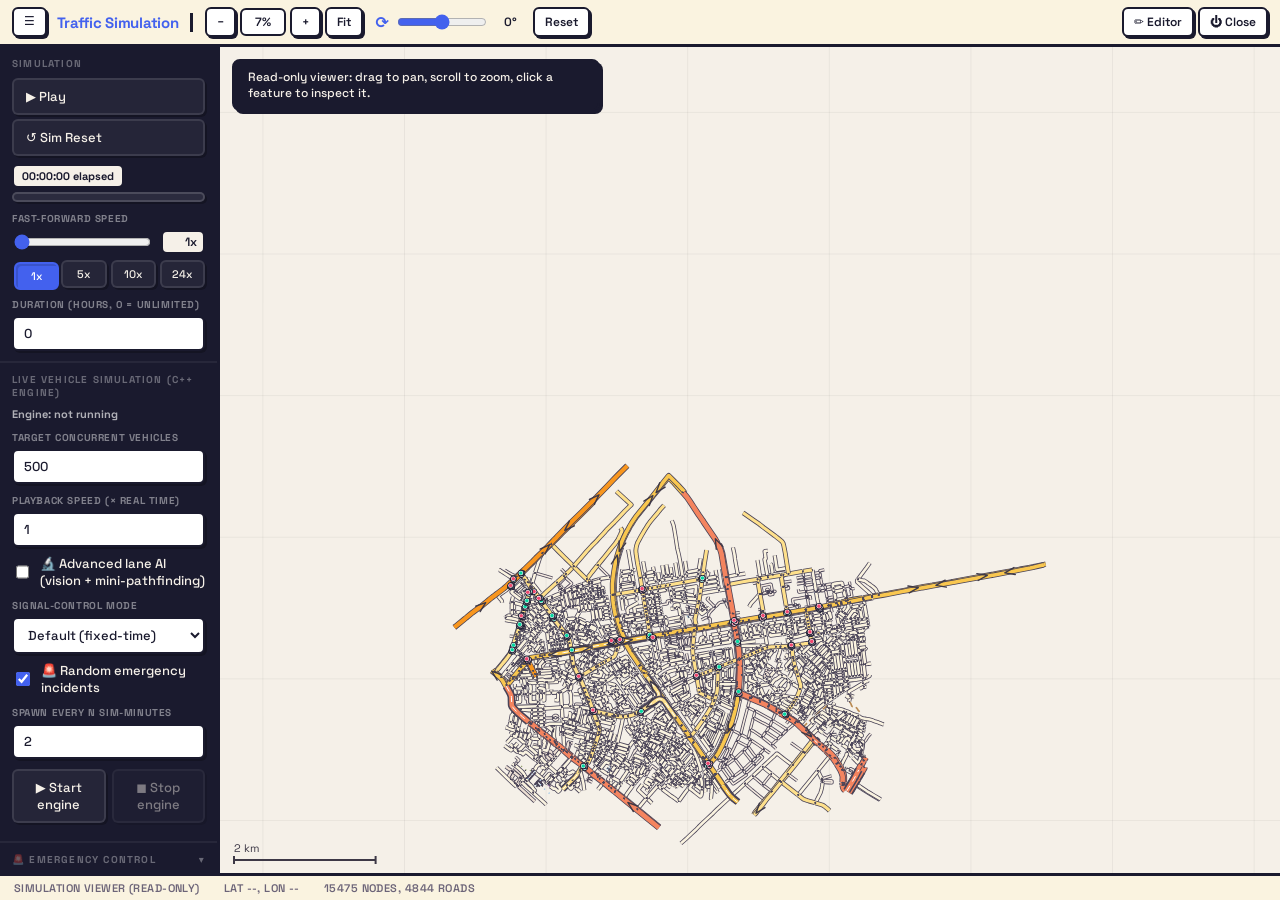
==== commit f2ba7df4: "added the emergency pre-empt feature but there aare some bugs that need be fixing i will fix them by" ====
--- a/front-end/simulation.html
+++ b/front-end/simulation.html
@@ -96,12 +96,43 @@
           </select>
         </div>
 
+        <div class="checkrow" style="margin: 8px 0;">
+          <input type="checkbox" id="liveSimIncidentsChk" checked>
+          <label for="liveSimIncidentsChk" title="Periodically spawns a random emergency (fire/medical/accident/crime) as a marker on the map and a row in the Active Incidents list below. Click one to review it and pick how many of each vehicle type to send - the engine auto-dispatches the nearest available (not already responding) vehicles of each requested type.">🚨 Random emergency incidents</label>
+        </div>
+        <div class="sim-control-block">
+          <label class="sim-control-label" for="liveSimIncidentIntervalInput">Spawn every N sim-minutes</label>
+          <input type="number" id="liveSimIncidentIntervalInput" class="sim-number-input" min="0.5" max="60" step="0.5" value="2">
+        </div>
+
         <div class="live-sim-btn-row">
           <button id="liveSimStartBtn" title="Start the C++ simulation engine">▶ Start engine</button>
           <button id="liveSimStopBtn" title="Stop the running simulation engine">◼ Stop engine</button>
         </div>
 
         <div id="liveSimReadout" class="ext-ctrl-hint"></div>
+      </div>
+
+      <div class="sidebar-section" id="incidentsSection">
+        <div class="sidebar-section-title incidents-toggle" id="incidentsToggle" title="Show/hide the Emergency Control panel">
+          <span>🚨 Emergency Control</span>
+          <span class="incidents-toggle-chevron" id="incidentsChevron">▾</span>
+        </div>
+        <div id="incidentsBody">
+          <div class="incident-create">
+            <select id="incidentCreateKind" class="sim-number-input" title="Which kind of emergency to create">
+              <option value="random">🎲 Random</option>
+              <option value="fire">🔥 Fire</option>
+              <option value="medical">🚑 Medical emergency</option>
+              <option value="accident">💥 Traffic accident</option>
+              <option value="crime">🚨 Crime in progress</option>
+            </select>
+            <button id="incidentCreateBtn" title="Arms a map click: the next point you click becomes this incident's location">+ Create</button>
+          </div>
+          <div id="incidentsCount" class="ext-ctrl-count">No active incidents</div>
+          <div id="incidentsList" class="incident-card-list"></div>
+          <div class="ext-ctrl-hint">Every active incident is listed here with its own dispatch controls - no need to click into one to act on it. Click "+ Create", then click the map to pinpoint a new one; a marker click on the map just highlights the matching card.</div>
+        </div>
       </div>
 
       <div class="sidebar-section" id="extControlSection">
--- a/front-end/style.css
+++ b/front-end/style.css
@@ -404,6 +404,120 @@
 .sim-stats-row span:last-child{ font-weight: 600; }
 .sim-stats-highlight span:last-child{ color: var(--accent); font-size: 14px; }
 
+/* Incident preset system (Phase 5) - the "Emergency Control" sidebar
+   section (#incidentsSection): a collapsible header, a manual "create
+   incident" control, and a scrollable list of fully self-contained incident
+   cards (icon/kind/age, description, per-type quantity inputs, Dispatch/
+   Dismiss) - see sim-client.js's liveSimRenderIncidentsList. Deliberately
+   the ONLY place incident detail/dispatch controls appear - no separate
+   panel to click into. Red-themed (vs. the violet #extControlSection above)
+   so it reads as "needs attention" rather than "something else has taken
+   control". */
+.incidents-toggle{
+  display:flex; align-items:center; justify-content:space-between;
+  cursor:pointer; user-select:none;
+}
+.incidents-toggle-chevron{ font-size:10px; transition: transform 0.15s; }
+.incidents-toggle-chevron.collapsed{ transform: rotate(-90deg); }
+
+.incident-create{
+  display:flex; gap:6px; margin-bottom:10px;
+}
+.incident-create select{ flex:1; min-width:0; }
+#sidebar .incident-create button{
+  display:inline-flex; width:auto; margin-bottom:0; white-space:nowrap;
+  padding: 7px 10px; font-size: 11px; font-weight:700;
+  background:#e63946; color:#fff; border-color:#e63946;
+  box-shadow: 2px 2px 0 rgba(0,0,0,0.3);
+}
+#sidebar .incident-create button:hover{ background:#c1121f; }
+
+.incident-card-list{
+  display:flex; flex-direction:column; gap:8px;
+  max-height: 420px; overflow-y:auto; padding-right:2px;
+}
+.incident-card{
+  background: rgba(230,57,70,0.18);
+  border: 2px solid #e63946; border-radius: var(--radius-sm);
+  padding: 8px 9px;
+  box-shadow: 2px 2px 0 rgba(0,0,0,0.25);
+}
+.incident-card.selected{
+  border-color: #ffd166;
+  box-shadow: 2px 2px 0 rgba(0,0,0,0.3), 0 0 0 2px #ffd166 inset;
+}
+.incident-card-head{ display:flex; align-items:center; gap:6px; margin-bottom:4px; }
+.incident-card-icon{ font-size:14px; }
+.incident-card-label{
+  flex:1; min-width:0; font-weight:700; font-size:11px; color:#fff;
+  overflow:hidden; text-overflow:ellipsis; white-space:nowrap;
+}
+.incident-card-age{
+  font-size:10px; font-weight:600; color: rgba(255,255,255,0.65);
+  white-space:nowrap;
+}
+.incident-card-desc{
+  font-size:10.5px; font-weight:500; line-height:1.4;
+  color: rgba(255,255,255,0.75);
+  margin-bottom:6px;
+}
+.incident-card .incident-qty-row{
+  display:flex; align-items:center; justify-content:space-between;
+  gap: 8px;
+  padding: 3px 0;
+}
+.incident-card .incident-qty-row label{
+  font-size:10.5px; font-weight:600; color: rgba(255,255,255,0.85);
+}
+.incident-qty-input{ width: 56px; text-align:center; padding: 4px 6px; }
+.incident-card .incident-actions{
+  display:flex; justify-content:flex-end;
+  gap: 6px;
+  margin-top: 6px;
+}
+#sidebar .incident-card .incident-actions button{
+  display:inline-flex; width:auto; margin-bottom:0;
+  padding: 5px 9px; font-size: 10.5px; font-weight:700;
+}
+#sidebar .incident-card .incident-actions button:last-child{
+  background:#e63946; color:#fff; border-color:#e63946;
+}
+#sidebar .incident-card .incident-actions button:last-child:hover{ background:#c1121f; }
+#sidebar .incident-card .incident-actions button:disabled{
+  opacity:0.6; cursor:default;
+}
+
+/* A "responding" incident card (see sim-client.js's liveSimBuildIncidentCard)
+   - the dispatched-vehicle list replacing the qty inputs once at least one
+   vehicle is confirmed dispatched. */
+.incident-card-status{
+  font-size:10.5px; font-weight:700; color:#ffd166;
+  margin-bottom:6px;
+}
+.incident-responders{ display:flex; flex-direction:column; gap:4px; }
+.incident-responder-row{
+  display:flex; align-items:center; gap:6px;
+  background: rgba(0,0,0,0.18);
+  border-radius: var(--radius-sm);
+  padding: 4px 6px;
+}
+.incident-responder-label{
+  flex:1; min-width:0; font-size:10.5px; font-weight:600; color:#fff;
+  overflow:hidden; text-overflow:ellipsis; white-space:nowrap;
+}
+.incident-responder-status{
+  font-size:9.5px; font-weight:700; text-transform:uppercase; letter-spacing:.03em;
+  color: rgba(255,255,255,0.55);
+  white-space:nowrap;
+}
+#sidebar .incident-trace-btn{
+  display:inline-flex; width:auto; margin-bottom:0;
+  padding: 3px 7px; font-size: 9.5px; font-weight:700;
+  background:#fff; color:#1a1a2e; border-color:var(--border);
+  box-shadow: 1px 1px 0 rgba(0,0,0,0.3);
+}
+#sidebar .incident-trace-btn:hover{ background:#eee; }
+
 /* ============================================================
    INSPECTOR & SETTINGS PANELS (right overlays, full height)
    ============================================================ */
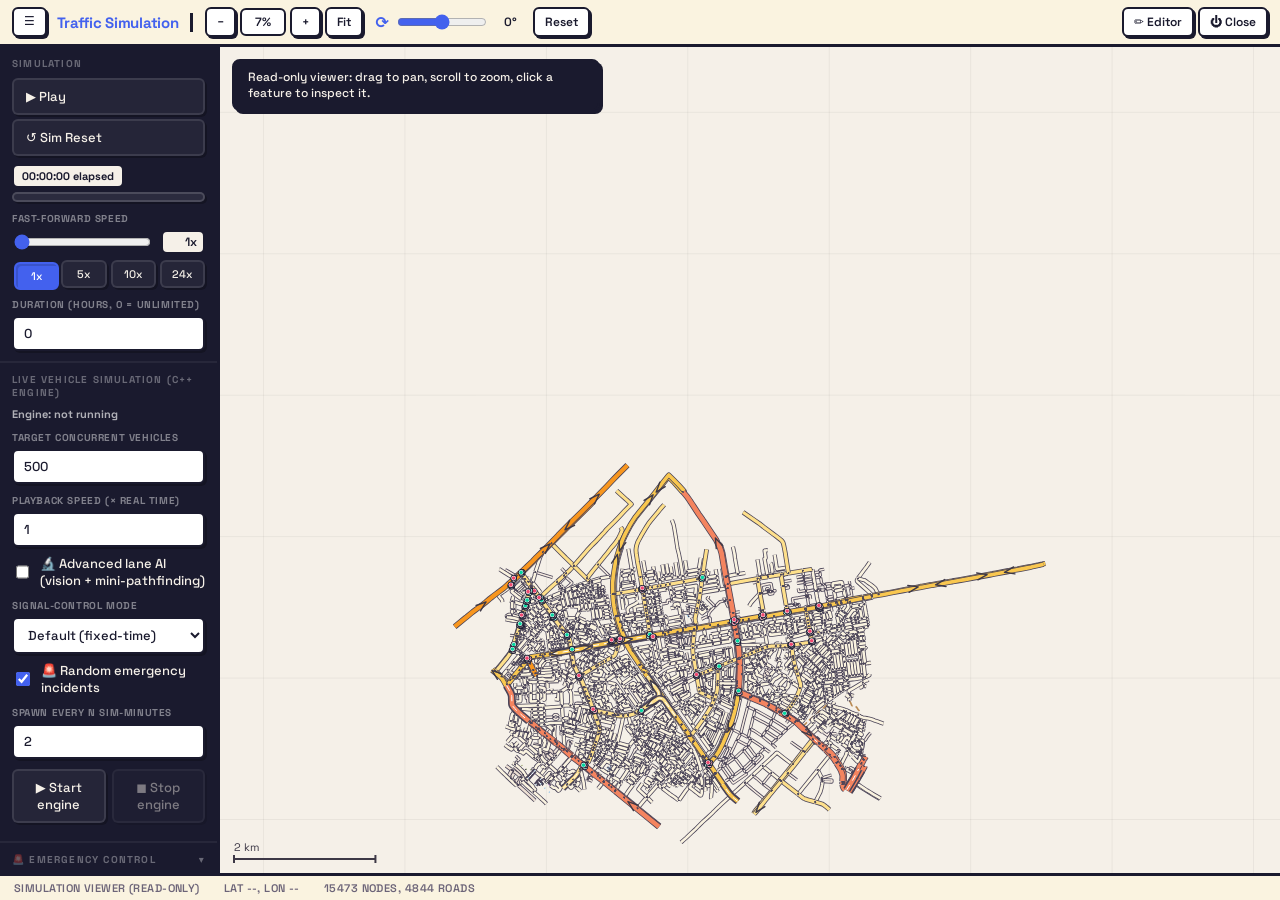
==== commit 5851c02b: "corrected auto mode bug that appeared earlier" ====
--- a/front-end/simulation.html
+++ b/front-end/simulation.html
@@ -91,7 +91,7 @@
           <label class="sim-control-label" for="liveSimSignalModeSelect">Signal-control mode</label>
           <select id="liveSimSignalModeSelect" class="sim-number-input">
             <option value="default">Default (fixed-time)</option>
-            <option value="density">Traffic-density-based</option>
+            <option value="density">Auto (traffic-weighted)</option>
             <option value="emergency">Emergency-only preemption</option>
           </select>
         </div>
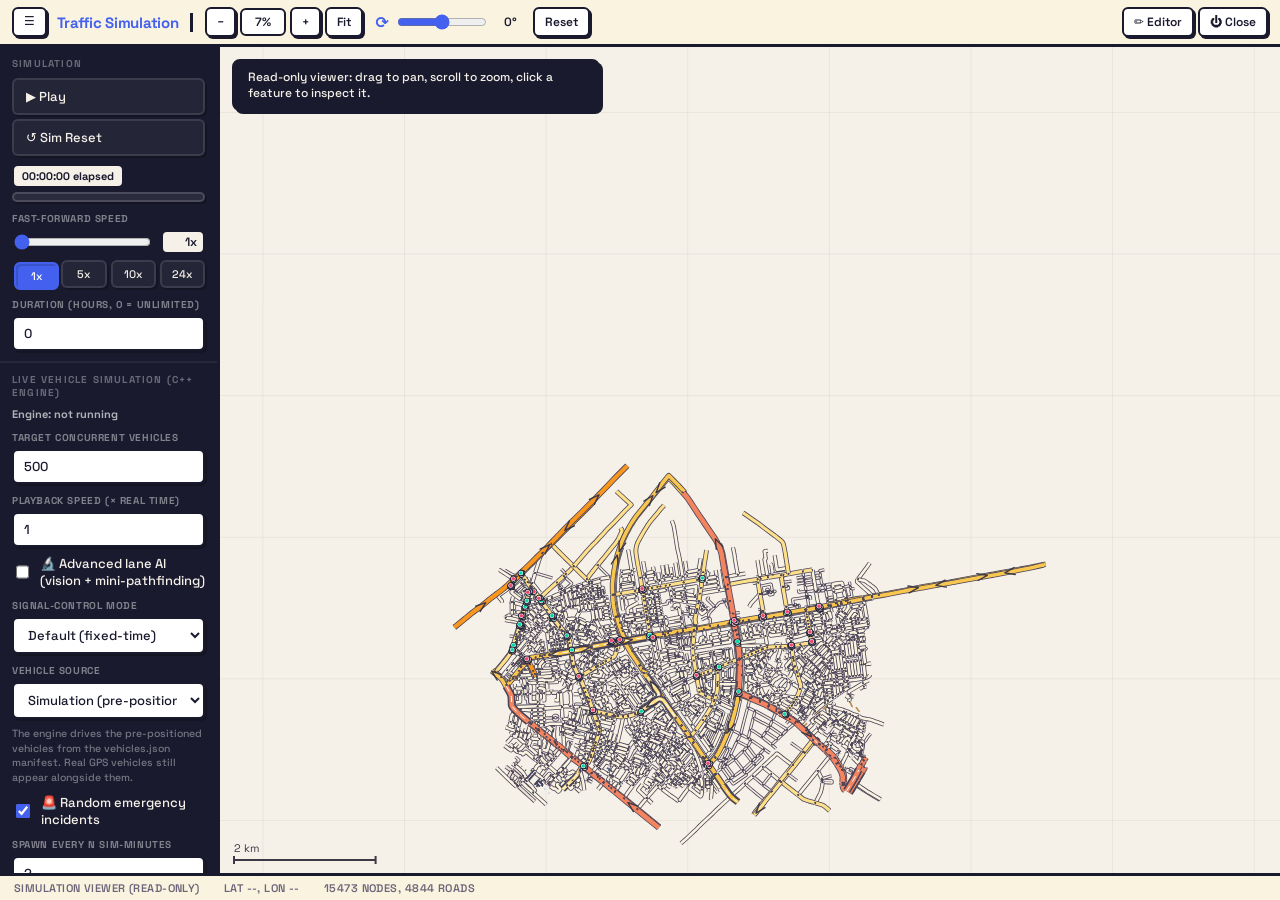
==== commit c2b3e033: "did some changes" ====
--- a/front-end/simulation.html
+++ b/front-end/simulation.html
@@ -95,6 +95,16 @@
             <option value="emergency">Emergency-only preemption</option>
           </select>
         </div>
+
+        <div class="sim-control-block">
+          <label class="sim-control-label" for="liveSimModeSelect">Vehicle source</label>
+          <select id="liveSimModeSelect" class="sim-number-input" title="Simulation: the engine drives the pre-positioned vehicles from the vehicles.json manifest. Realistic: no manifest vehicle is spawned and any already on the road is removed, so the map shows only real vehicles reporting GPS from fear_system_deployable via fear_backend.">
+            <option value="simulation">Simulation (pre-positioned vehicles)</option>
+            <option value="realistic">Realistic (live GPS devices only)</option>
+          </select>
+        </div>
+        <div id="liveSimModeHint" class="ext-ctrl-hint"></div>
+        <div id="liveSimLiveVehicleCount" class="ext-ctrl-hint" style="display:none;"></div>
 
         <div class="checkrow" style="margin: 8px 0;">
           <input type="checkbox" id="liveSimIncidentsChk" checked>
